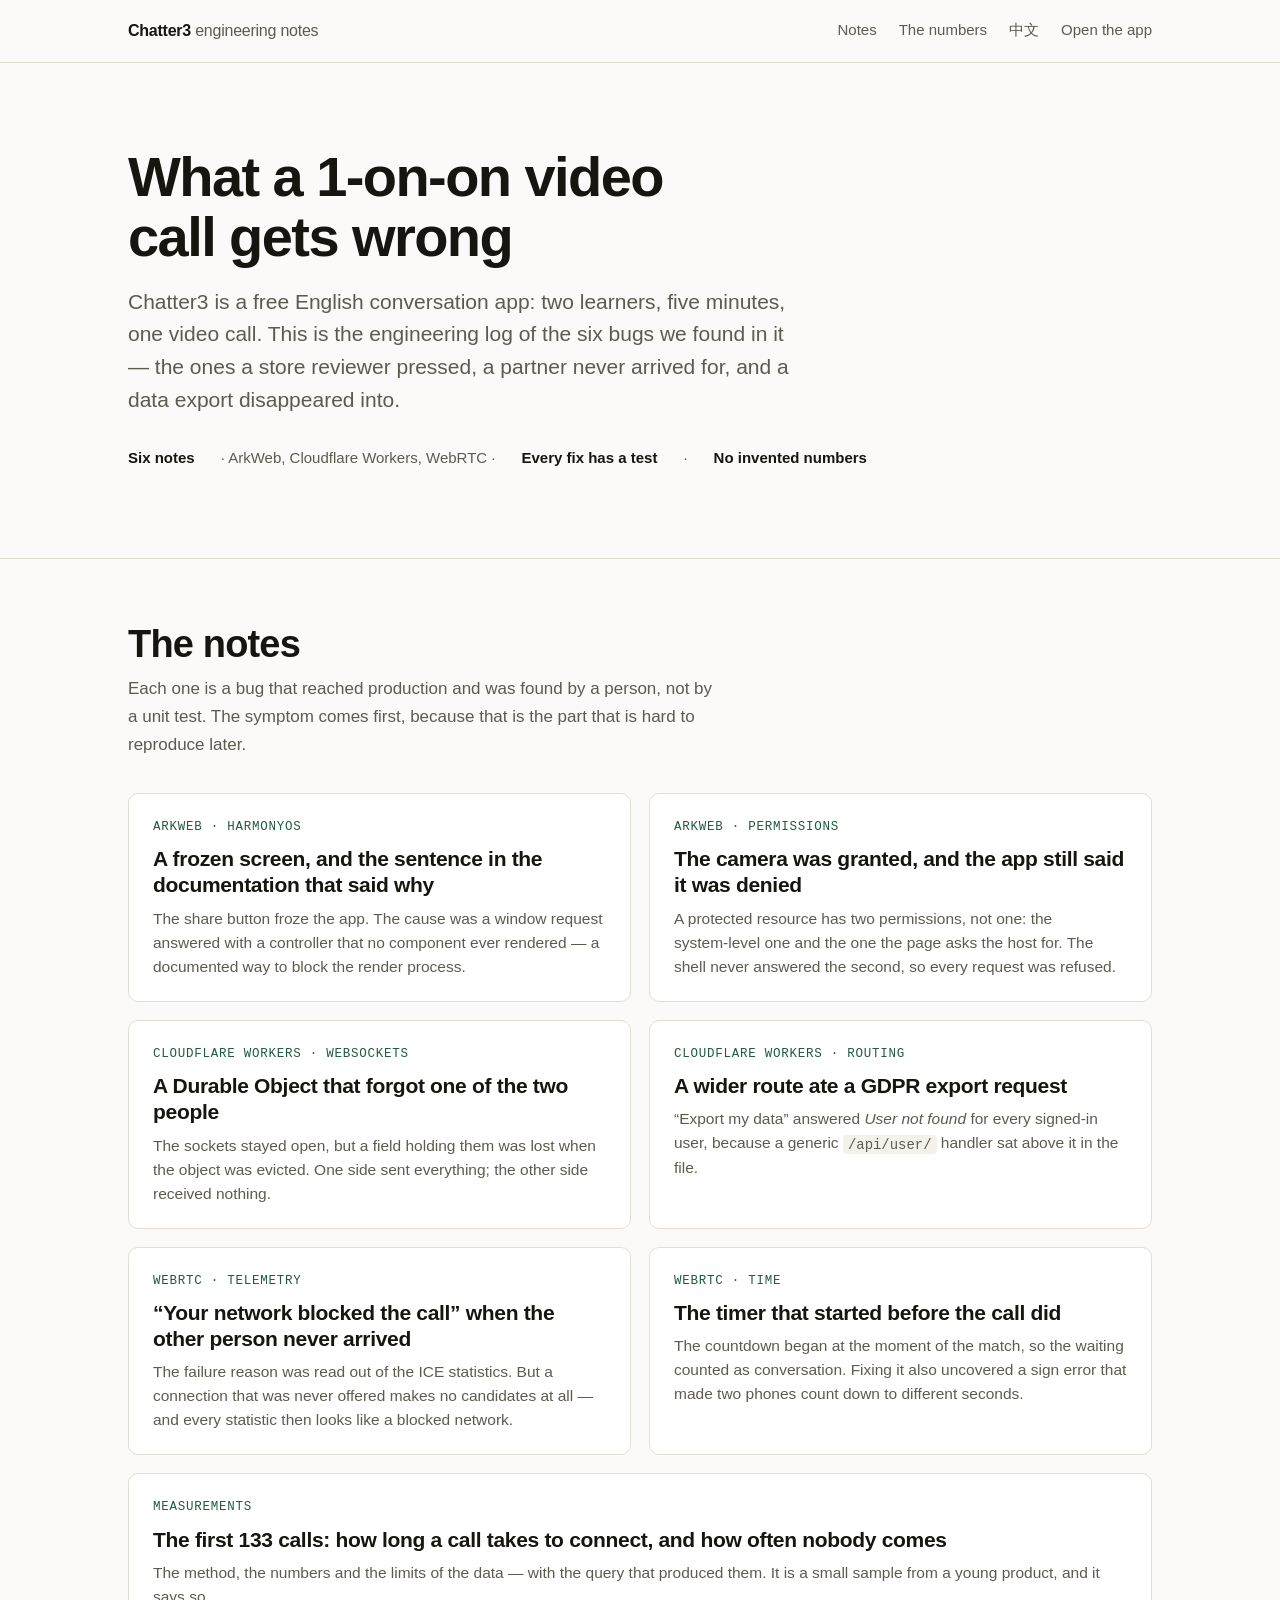
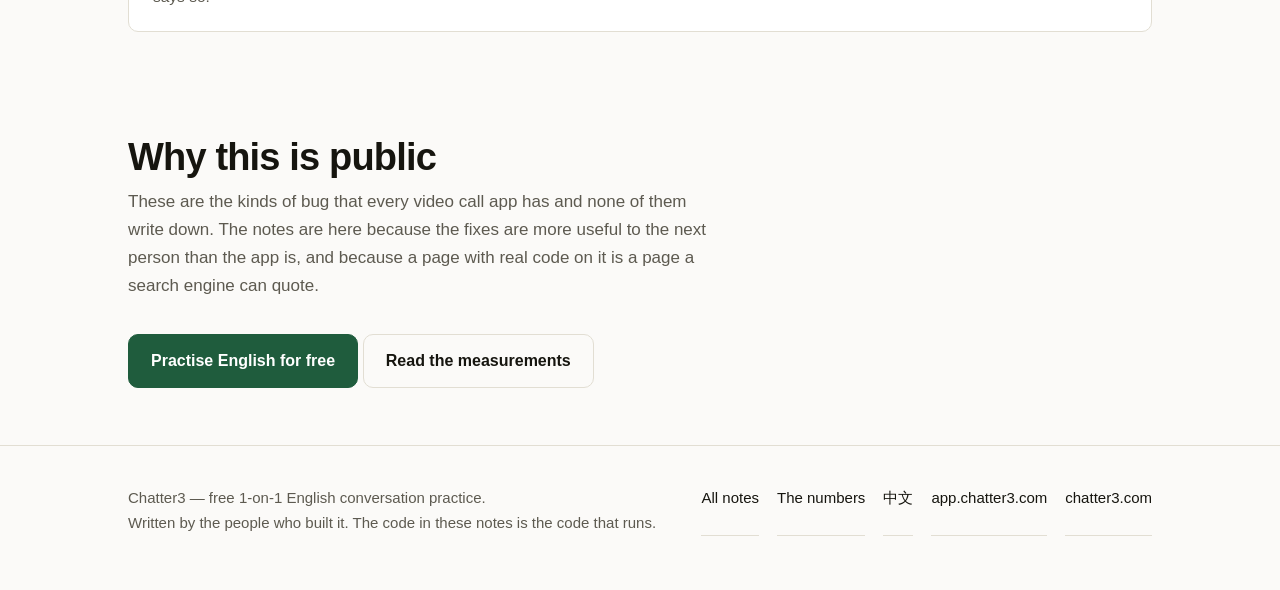
==== index.html @ bf2b6c98 "Publish the engineering notes of Chatter3 The address https://chatter3-lab.github.io was in the allo" ====
<!doctype html>
<html lang="en" data-type="software" data-radius="soft" data-buttons="solid">
<head>
<meta charset="utf-8">
<meta name="viewport" content="width=device-width, initial-scale=1">
<title>What a 1-on-1 video call gets wrong — Chatter3 engineering notes</title>
<meta name="description" content="The engineering log of Chatter3, a free English conversation app: six real bugs in ArkWeb, Cloudflare Workers and WebRTC, each with the symptom, the cause, the fix and the test that keeps it fixed.">
<meta name="site-kind" content="software">
<meta name="page-type" content="software">
<meta name="page-kind" content="notes">
<link rel="canonical" href="https://chatter3-lab.github.io/">
<meta property="og:title" content="What a 1-on-1 video call gets wrong">
<meta property="og:description" content="Six bugs from a free 1-on-1 video call app in production, with the code that fixed them.">
<meta property="og:type" content="website">
<meta property="og:url" content="https://chatter3-lab.github.io/">
<meta name="twitter:card" content="summary">
<meta name="theme-color" content="#fbfaf8">
<link rel="stylesheet" href="/style.css">
<link rel="icon" href="/favicon.svg" type="image/svg+xml">
</head>
<body>
<a class="skip" href="#main">Skip to the text</a>

<header class="site-head">
  <div class="wrap">
    <a class="brand" href="/">Chatter3 <span>engineering notes</span></a>
    <nav class="nav">
      <a href="/#notes">Notes</a>
      <a href="/data/">The numbers</a>
      <a class="secondary" href="/zh/">中文</a>
      <a class="secondary" href="https://app.chatter3.com">Open the app</a>
    </nav>
  </div>
</header>

<main id="main">
  <section class="hero">
    <div class="wrap">
      <h1 data-enter>What a 1-on&#8209;on video call gets wrong</h1>
      <p class="lede" data-enter>Chatter3 is a free English conversation app: two learners, five minutes, one video call. This is the engineering log of the six bugs we found in it — the ones a store reviewer pressed, a partner never arrived for, and a data export disappeared into.</p>
      <p class="meta" data-enter><b>Six notes</b> · ArkWeb, Cloudflare Workers, WebRTC · <b>Every fix has a test</b> · <b>No invented numbers</b></p>
    </div>
  </section>

  <section class="notes" id="notes">
    <div class="wrap">
      <h2>The notes</h2>
      <p class="section-note">Each one is a bug that reached production and was found by a person, not by a unit test. The symptom comes first, because that is the part that is hard to reproduce later.</p>

      <div class="note-grid">
        <a class="note-card" href="/arkweb-freeze/">
          <p class="kicker">ArkWeb · HarmonyOS</p>
          <h3>A frozen screen, and the sentence in the documentation that said why</h3>
          <p>The share button froze the app. The cause was a window request answered with a controller that no component ever rendered — a documented way to block the render process.</p>
        </a>

        <a class="note-card" href="/camera-permission/">
          <p class="kicker">ArkWeb · Permissions</p>
          <h3>The camera was granted, and the app still said it was denied</h3>
          <p>A protected resource has two permissions, not one: the system&#8209;level one and the one the page asks the host for. The shell never answered the second, so every request was refused.</p>
        </a>

        <a class="note-card" href="/durable-object-peer-loss/">
          <p class="kicker">Cloudflare Workers · WebSockets</p>
          <h3>A Durable Object that forgot one of the two people</h3>
          <p>The sockets stayed open, but a field holding them was lost when the object was evicted. One side sent everything; the other side received nothing.</p>
        </a>

        <a class="note-card" href="/route-order/">
          <p class="kicker">Cloudflare Workers · Routing</p>
          <h3>A wider route ate a GDPR export request</h3>
          <p>&#8220;Export my data&#8221; answered <em>User not found</em> for every signed&#8209;in user, because a generic <code>/api/user/<id></code> handler sat above it in the file.</p>
        </a>

        <a class="note-card" href="/peer-not-joined/">
          <p class="kicker">WebRTC · Telemetry</p>
          <h3>&#8220;Your network blocked the call&#8221; when the other person never arrived</h3>
          <p>The failure reason was read out of the ICE statistics. But a connection that was never offered makes no candidates at all — and every statistic then looks like a blocked network.</p>
        </a>

        <a class="note-card" href="/call-clock/">
          <p class="kicker">WebRTC · Time</p>
          <h3>The timer that started before the call did</h3>
          <p>The countdown began at the moment of the match, so the waiting counted as conversation. Fixing it also uncovered a sign error that made two phones count down to different seconds.</p>
        </a>

        <a class="note-card note-card--wide" href="/data/">
          <p class="kicker">Measurements</p>
          <h3>The first 133 calls: how long a call takes to connect, and how often nobody comes</h3>
          <p>The method, the numbers and the limits of the data — with the query that produced them. It is a small sample from a young product, and it says so.</p>
        </a>
      </div>
    </div>
  </section>

  <section class="notes">
    <div class="wrap">
      <h2>Why this is public</h2>
      <p class="section-note">These are the kinds of bug that every video call app has and none of them write down. The notes are here because the fixes are more useful to the next person than the app is, and because a page with real code on it is a page a search engine can quote.</p>
      <p><a class="btn" href="https://app.chatter3.com">Practise English for free</a> <a class="btn btn--quiet" href="/data/">Read the measurements</a></p>
    </div>
  </section>
</main>

<footer class="site-foot">
  <div class="wrap">
    <div>
      Chatter3 — free 1-on-1 English conversation practice.<br>
      Written by the people who built it. The code in these notes is the code that runs.
    </div>
    <div class="foot-links">
      <a href="/">All notes</a>
      <a href="/data/">The numbers</a>
      <a href="/zh/">中文</a>
      <a href="https://app.chatter3.com">app.chatter3.com</a>
      <a href="https://chatter3.com">chatter3.com</a>
    </div>
  </div>
</footer>

<script>
(function () {
  var els = document.querySelectorAll('[data-enter]');
  function show() { for (var i = 0; i < els.length; i++) { els[i].classList.add('in'); } }
  if (window.matchMedia && window.matchMedia('(prefers-reduced-motion: reduce)').matches) { show(); return; }
  requestAnimationFrame(function () { setTimeout(show, 60); });
})();
</script>
</body>
</html>
---- style.css ----
/* Chatter3 engineering notes — one stylesheet for every page.
   No external fonts, no CDN, no analytics: the notes have to be readable
   from a phone in mainland China, where Google Fonts is not reachable. */

:root {
  --bg: #fbfaf8;
  --ink: #16150f;
  --muted: #5d5a50;
  --line: #e2ded3;
  --surface: #ffffff;
  --code-bg: #f3f1ea;
  --accent: #1f5c3d;
  --accent-ink: #ffffff;
  --warn-bg: #fdf4e3;
  --warn-line: #e8d4a4;
  --radius: 10px;
  --wrap: 1080px;
  --measure: 68ch;
  --mono: ui-monospace, SFMono-Regular, "SF Mono", Menlo, Consolas, "Liberation Mono", monospace;
  --sans: -apple-system, BlinkMacSystemFont, "Segoe UI", Roboto, "Helvetica Neue", Arial,
    "Noto Sans SC", "PingFang SC", "Microsoft YaHei", sans-serif;
}

* { box-sizing: border-box; }

html { -webkit-text-size-adjust: 100%; scroll-behavior: smooth; }

body {
  margin: 0;
  background: var(--bg);
  color: var(--ink);
  font-family: var(--sans);
  font-size: 17px;
  line-height: 1.65;
  text-rendering: optimizeLegibility;
}

.wrap { max-width: var(--wrap); margin: 0 auto; padding: 0 28px; }
.wrap--narrow { max-width: 820px; }

/* ---------------------------------------------------------------- nav */
.site-head {
  border-bottom: 1px solid var(--line);
  background: rgba(251, 250, 248, 0.92);
  position: sticky;
  top: 0;
  z-index: 10;
  backdrop-filter: saturate(1.4) blur(8px);
}
.site-head .wrap {
  display: flex;
  align-items: center;
  justify-content: space-between;
  gap: 24px;
  min-height: 62px;
}
.brand {
  font-weight: 680;
  letter-spacing: -0.015em;
  text-decoration: none;
  color: var(--ink);
  font-size: 16px;
  white-space: nowrap;
}
.brand span { color: var(--muted); font-weight: 500; }
.nav { display: flex; gap: 22px; align-items: center; }
.nav a {
  color: var(--muted);
  text-decoration: none;
  font-size: 15px;
  padding: 4px 0;
  border-bottom: 1.5px solid transparent;
  transition: color 0.18s ease, border-color 0.18s ease;
}
.nav a:hover { color: var(--ink); border-bottom-color: var(--accent); }
@media (max-width: 720px) { .nav a.secondary { display: none; } }

/* --------------------------------------------------------------- hero */
.hero { padding: 84px 0 72px; border-bottom: 1px solid var(--line); }
.hero h1 {
  margin: 0 0 18px;
  font-size: clamp(34px, 5.2vw, 56px);
  line-height: 1.08;
  letter-spacing: -0.028em;
  font-weight: 680;
  max-width: 19ch;
}
.hero p.lede {
  margin: 0 0 30px;
  font-size: clamp(18px, 2.2vw, 21px);
  line-height: 1.55;
  color: var(--muted);
  max-width: 58ch;
}
.hero .meta { display: flex; flex-wrap: wrap; gap: 10px 26px; color: var(--muted); font-size: 15px; }
.hero .meta b { color: var(--ink); font-weight: 600; }

[data-enter] { opacity: 0; transform: translateY(12px); }
[data-enter].in { opacity: 1; transform: none; transition: opacity 0.55s ease, transform 0.55s ease; }

/* ------------------------------------------------------------ buttons */
.btn {
  display: inline-flex;
  align-items: center;
  gap: 8px;
  background: var(--accent);
  color: var(--accent-ink);
  text-decoration: none;
  font-weight: 600;
  font-size: 16px;
  padding: 13px 22px;
  border-radius: var(--radius);
  border: 1px solid var(--accent);
  transition: transform 0.16s ease, box-shadow 0.16s ease, background 0.16s ease;
}
.btn:hover { transform: translateY(-2px); box-shadow: 0 8px 20px -10px rgba(31, 92, 61, 0.7); }
.btn:active { transform: translateY(0); }
.btn--quiet { background: transparent; color: var(--ink); border-color: var(--line); }
.btn--quiet:hover { border-color: var(--accent); box-shadow: none; }

/* -------------------------------------------------------------- notes */
.notes { padding: 64px 0 40px; }
.notes > .wrap > h2, .page-head h1 { margin: 0 0 8px; font-size: clamp(28px, 3.6vw, 38px); letter-spacing: -0.022em; line-height: 1.15; font-weight: 660; }
.section-note { margin: 0 0 34px; color: var(--muted); max-width: 62ch; }
.note-grid { display: grid; grid-template-columns: repeat(2, 1fr); gap: 18px; }
@media (max-width: 720px) { .note-grid { grid-template-columns: 1fr; } }

.note-card {
  display: block;
  background: var(--surface);
  border: 1px solid var(--line);
  border-radius: var(--radius);
  padding: 24px 24px 22px;
  text-decoration: none;
  color: inherit;
  transition: transform 0.18s ease, border-color 0.18s ease, box-shadow 0.18s ease;
}
.note-card:hover { transform: translateY(-2px); border-color: #cfc9ba; box-shadow: 0 12px 28px -20px rgba(22, 21, 15, 0.5); }
.note-card--wide { grid-column: 1 / -1; }
.note-card .kicker {
  font-family: var(--mono);
  font-size: 12.5px;
  letter-spacing: 0.06em;
  text-transform: uppercase;
  color: var(--accent);
  margin: 0 0 9px;
}
.note-card h3 { margin: 0 0 8px; font-size: 21px; line-height: 1.25; letter-spacing: -0.015em; font-weight: 640; }
.note-card p { margin: 0; color: var(--muted); font-size: 15.5px; line-height: 1.55; }

/* ------------------------------------------------------------- article */
.page-head { padding: 56px 0 30px; border-bottom: 1px solid var(--line); }
.page-head .kicker {
  font-family: var(--mono);
  font-size: 12.5px;
  letter-spacing: 0.07em;
  text-transform: uppercase;
  color: var(--accent);
  margin: 0 0 14px;
}
.page-head .lede { margin: 14px 0 0; font-size: 19px; line-height: 1.55; color: var(--muted); max-width: 62ch; }
.page-head .meta { margin-top: 18px; color: var(--muted); font-size: 14.5px; }

article { padding: 40px 0 70px; }
article h2 {
  margin: 46px 0 14px;
  font-size: clamp(23px, 2.6vw, 29px);
  letter-spacing: -0.018em;
  line-height: 1.2;
  font-weight: 650;
}
article h3 { margin: 32px 0 10px; font-size: 19px; font-weight: 640; letter-spacing: -0.01em; }
article p, article ul, article ol { max-width: var(--measure); }
article p { margin: 0 0 18px; }
article ul, article ol { margin: 0 0 20px; padding-left: 22px; }
article li { margin-bottom: 8px; }
article a { color: var(--accent); text-underline-offset: 3px; text-decoration-thickness: 1.5px; }
article a:hover { text-decoration-color: var(--ink); }
article strong { font-weight: 640; }
article hr { border: 0; border-top: 1px solid var(--line); margin: 40px 0; }

pre {
  background: var(--code-bg);
  border: 1px solid var(--line);
  border-radius: var(--radius);
  padding: 16px 18px;
  overflow-x: auto;
  font-family: var(--mono);
  font-size: 13.5px;
  line-height: 1.6;
  margin: 0 0 22px;
  max-width: 100%;
}
pre code { font-family: inherit; }
code {
  font-family: var(--mono);
  font-size: 0.9em;
  background: var(--code-bg);
  padding: 0.12em 0.36em;
  border-radius: 4px;
}
pre code { background: none; padding: 0; }

blockquote {
  margin: 0 0 22px;
  padding: 14px 18px;
  border-left: 3px solid var(--accent);
  background: var(--warn-bg);
  border-radius: 0 var(--radius) var(--radius) 0;
  color: #4a4536;
  font-size: 16px;
}
blockquote p:last-child { margin-bottom: 0; }

.callout {
  border: 1px solid var(--warn-line);
  background: var(--warn-bg);
  border-radius: var(--radius);
  padding: 16px 18px;
  margin: 0 0 22px;
  font-size: 15.5px;
}
.callout p:last-child { margin-bottom: 0; }
.callout b { display: block; margin-bottom: 4px; }

table { width: 100%; border-collapse: collapse; margin: 0 0 24px; font-size: 15.5px; }
th, td { text-align: left; padding: 10px 12px; border-bottom: 1px solid var(--line); }
th { font-weight: 640; font-size: 13.5px; text-transform: uppercase; letter-spacing: 0.05em; color: var(--muted); }
td.num, th.num { text-align: right; font-variant-numeric: tabular-nums; font-family: var(--mono); }

figure { margin: 0 0 26px; }
figcaption { font-size: 14px; color: var(--muted); margin-top: 8px; }

/* -------------------------------------------------------------- table */
.stats { display: grid; grid-template-columns: repeat(4, 1fr); gap: 14px; margin: 0 0 34px; }
@media (max-width: 820px) { .stats { grid-template-columns: repeat(2, 1fr); } }
@media (max-width: 420px) { .stats { grid-template-columns: 1fr; } }
.stat {
  background: var(--surface);
  border: 1px solid var(--line);
  border-radius: var(--radius);
  padding: 18px 18px 16px;
}
.stat .v { font-size: 30px; font-weight: 660; letter-spacing: -0.02em; line-height: 1.1; font-variant-numeric: tabular-nums; }
.stat .k { font-size: 13.5px; color: var(--muted); margin-top: 6px; line-height: 1.4; }

/* ------------------------------------------------------------- footer */
.site-foot { border-top: 1px solid var(--line); padding: 40px 0 54px; color: var(--muted); font-size: 15px; }
.site-foot .wrap { display: flex; flex-wrap: wrap; gap: 16px 40px; justify-content: space-between; }
.site-foot a { color: var(--ink); text-decoration: none; border-bottom: 1px solid var(--line); }
.site-foot a:hover { border-bottom-color: var(--accent); color: var(--accent); }
.foot-links { display: flex; flex-wrap: wrap; gap: 18px; }

.skip {
  position: absolute;
  left: -9999px;
  top: 0;
  background: var(--ink);
  color: #fff;
  padding: 10px 16px;
  z-index: 50;
  border-radius: 0 0 var(--radius) 0;
}
.skip:focus { left: 0; }

:focus-visible { outline: 2px solid var(--accent); outline-offset: 2px; }

@media (prefers-reduced-motion: reduce) {
  * { animation-duration: 0.001ms !important; transition-duration: 0.001ms !important; }
  [data-enter] { opacity: 1; transform: none; }
}
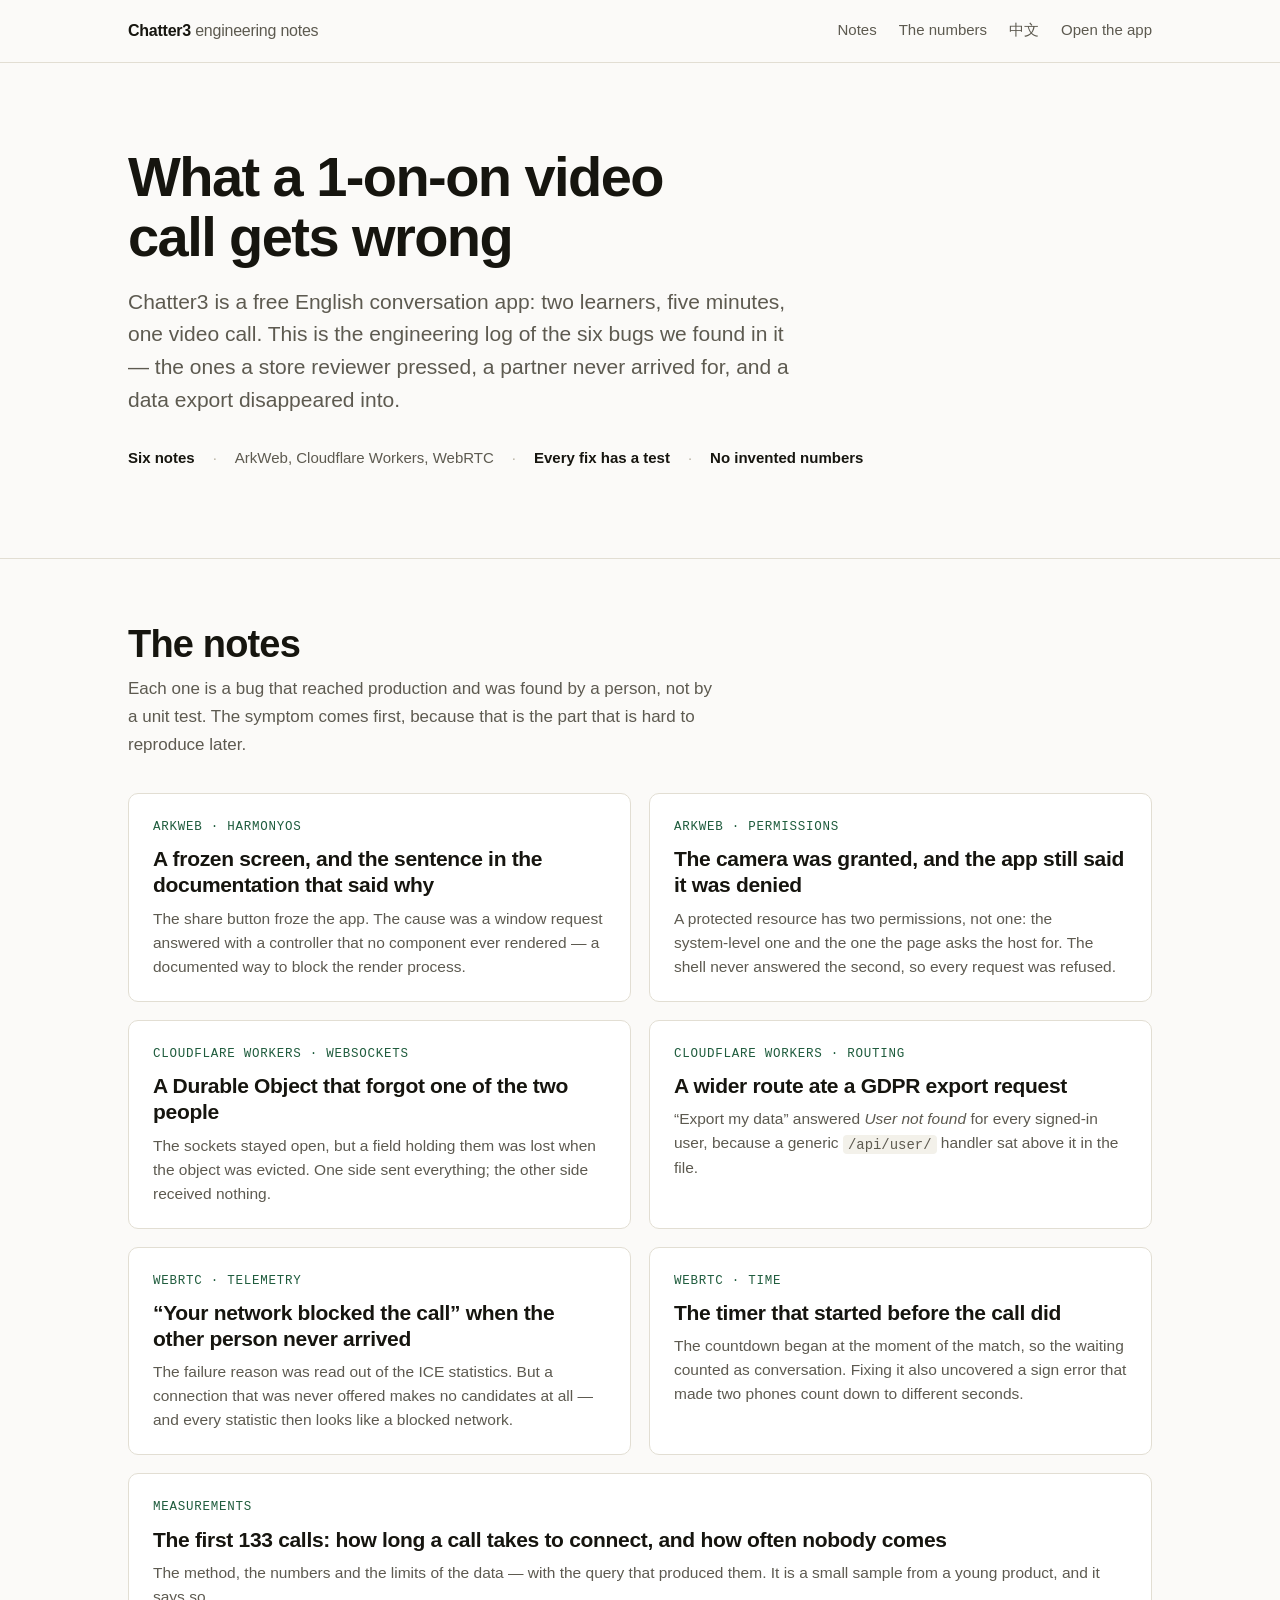
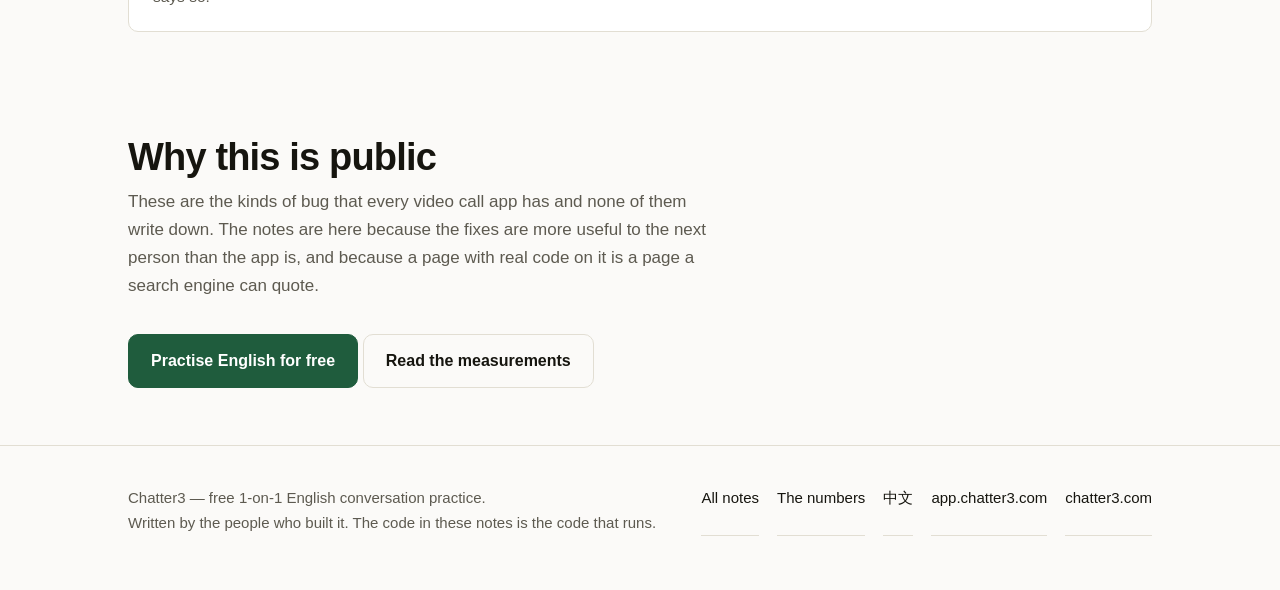
==== commit 7993bf1c: "fix(pages): the nav and the line under the headline fit a narrow phone" ====
--- a/index.html
+++ b/index.html
@@ -17,6 +17,7 @@
 <meta name="theme-color" content="#fbfaf8">
 <link rel="stylesheet" href="/style.css">
 <link rel="icon" href="/favicon.svg" type="image/svg+xml">
+<script>document.documentElement.className += ' js';</script>
 </head>
 <body>
 <a class="skip" href="#main">Skip to the text</a>
@@ -38,7 +39,7 @@
     <div class="wrap">
       <h1 data-enter>What a 1-on&#8209;on video call gets wrong</h1>
       <p class="lede" data-enter>Chatter3 is a free English conversation app: two learners, five minutes, one video call. This is the engineering log of the six bugs we found in it — the ones a store reviewer pressed, a partner never arrived for, and a data export disappeared into.</p>
-      <p class="meta" data-enter><b>Six notes</b> · ArkWeb, Cloudflare Workers, WebRTC · <b>Every fix has a test</b> · <b>No invented numbers</b></p>
+      <p class="meta" data-enter><span><b>Six notes</b></span><span>ArkWeb, Cloudflare Workers, WebRTC</span><span><b>Every fix has a test</b></span><span><b>No invented numbers</b></span></p>
     </div>
   </section>
 
--- a/style.css
+++ b/style.css
@@ -69,11 +69,12 @@
   text-decoration: none;
   font-size: 15px;
   padding: 4px 0;
+  white-space: nowrap;
   border-bottom: 1.5px solid transparent;
   transition: color 0.18s ease, border-color 0.18s ease;
 }
 .nav a:hover { color: var(--ink); border-bottom-color: var(--accent); }
-@media (max-width: 720px) { .nav a.secondary { display: none; } }
+@media (max-width: 720px) { .nav a.secondary { display: none; } .nav { gap: 16px; } .nav a { font-size: 14px; } }
 
 /* --------------------------------------------------------------- hero */
 .hero { padding: 84px 0 72px; border-bottom: 1px solid var(--line); }
@@ -92,11 +93,16 @@
   color: var(--muted);
   max-width: 58ch;
 }
-.hero .meta { display: flex; flex-wrap: wrap; gap: 10px 26px; color: var(--muted); font-size: 15px; }
+.hero .meta { display: flex; flex-wrap: wrap; gap: 6px 18px; color: var(--muted); font-size: 15px; }
 .hero .meta b { color: var(--ink); font-weight: 600; }
-
-[data-enter] { opacity: 0; transform: translateY(12px); }
-[data-enter].in { opacity: 1; transform: none; transition: opacity 0.55s ease, transform 0.55s ease; }
+.hero .meta span:not(:last-child)::after { content: "·"; margin-left: 18px; color: #b9b3a4; }
+
+/* The hero enters once, but only when the browser can run the script that
+   animates it. The text is never faded and never invisible: it settles
+   into place, so a crawler, a printer and a screenshot all read the same
+   page as the reader does. */
+.js [data-enter] { transform: translateY(12px); }
+.js [data-enter].in { transform: none; transition: transform 0.5s ease; }
 
 /* ------------------------------------------------------------ buttons */
 .btn {
@@ -267,5 +273,5 @@
 
 @media (prefers-reduced-motion: reduce) {
   * { animation-duration: 0.001ms !important; transition-duration: 0.001ms !important; }
-  [data-enter] { opacity: 1; transform: none; }
-}
+  .js [data-enter] { transform: none; }
+}
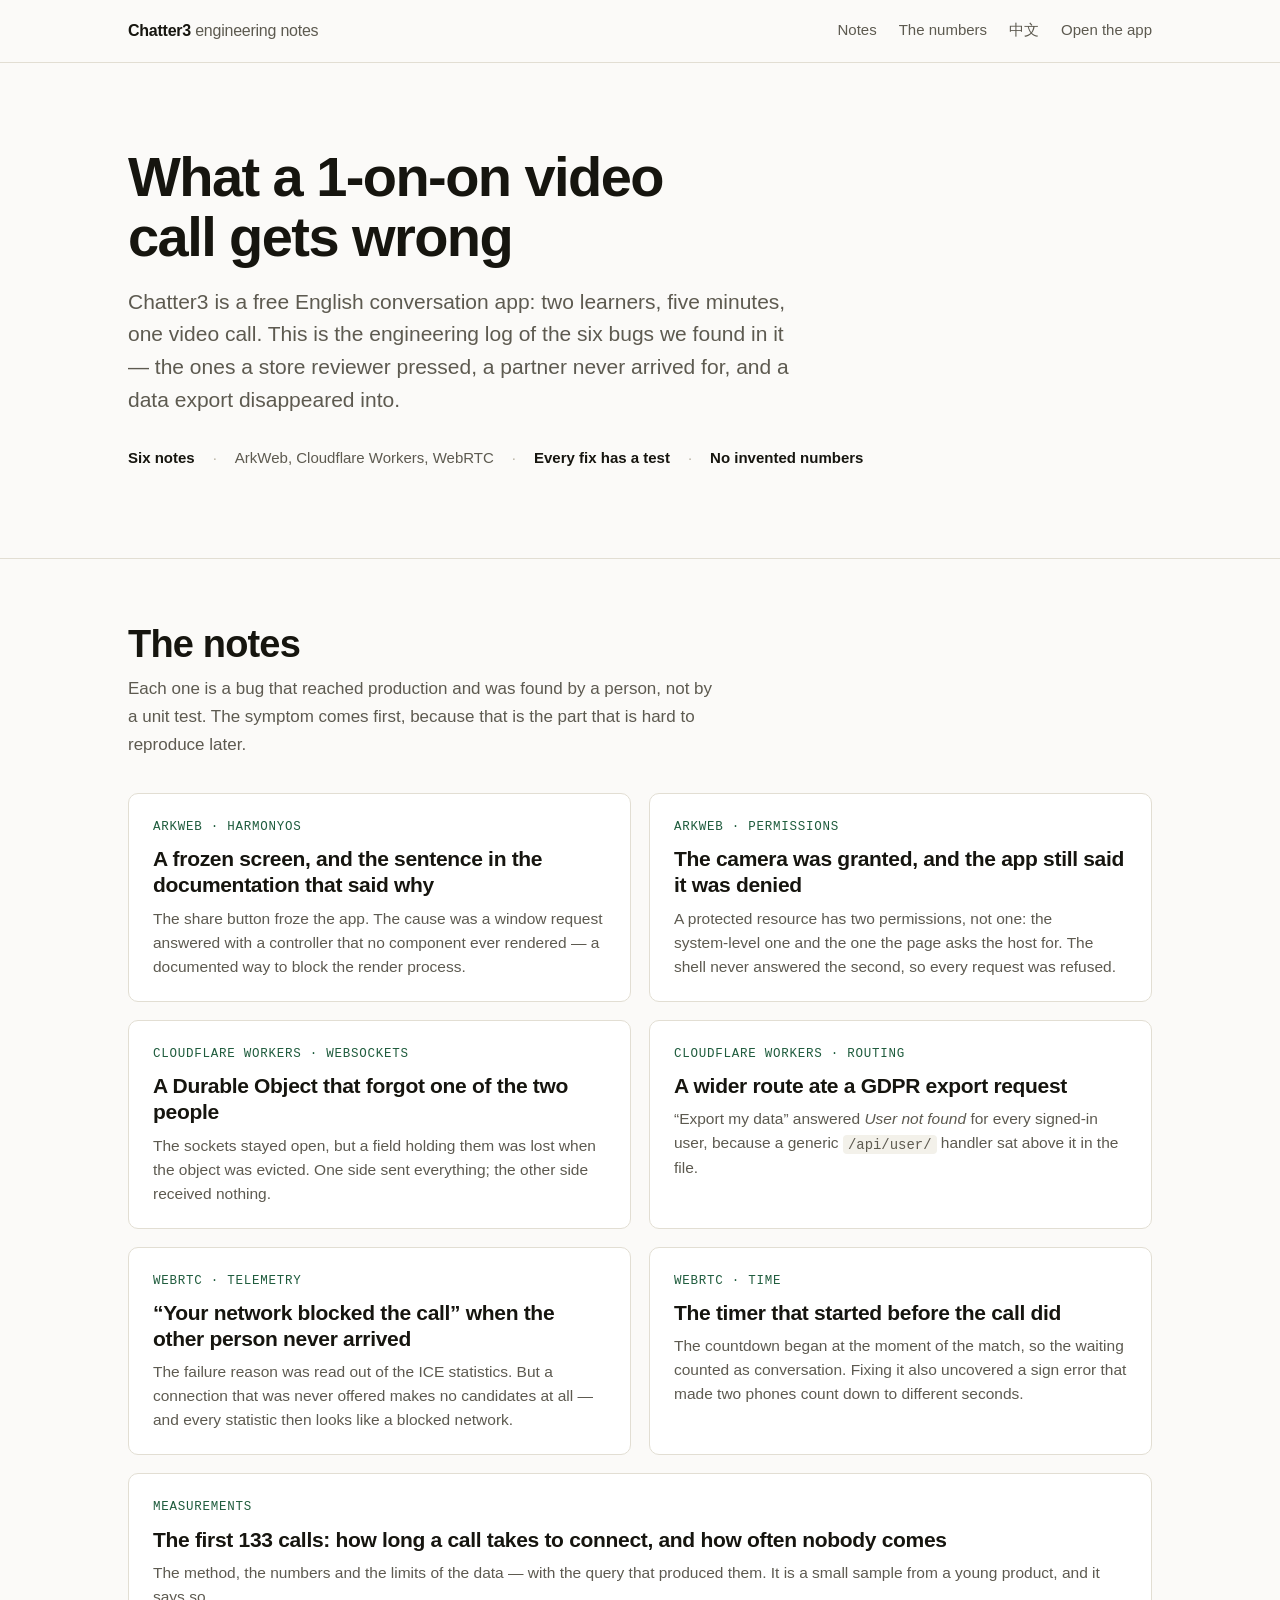
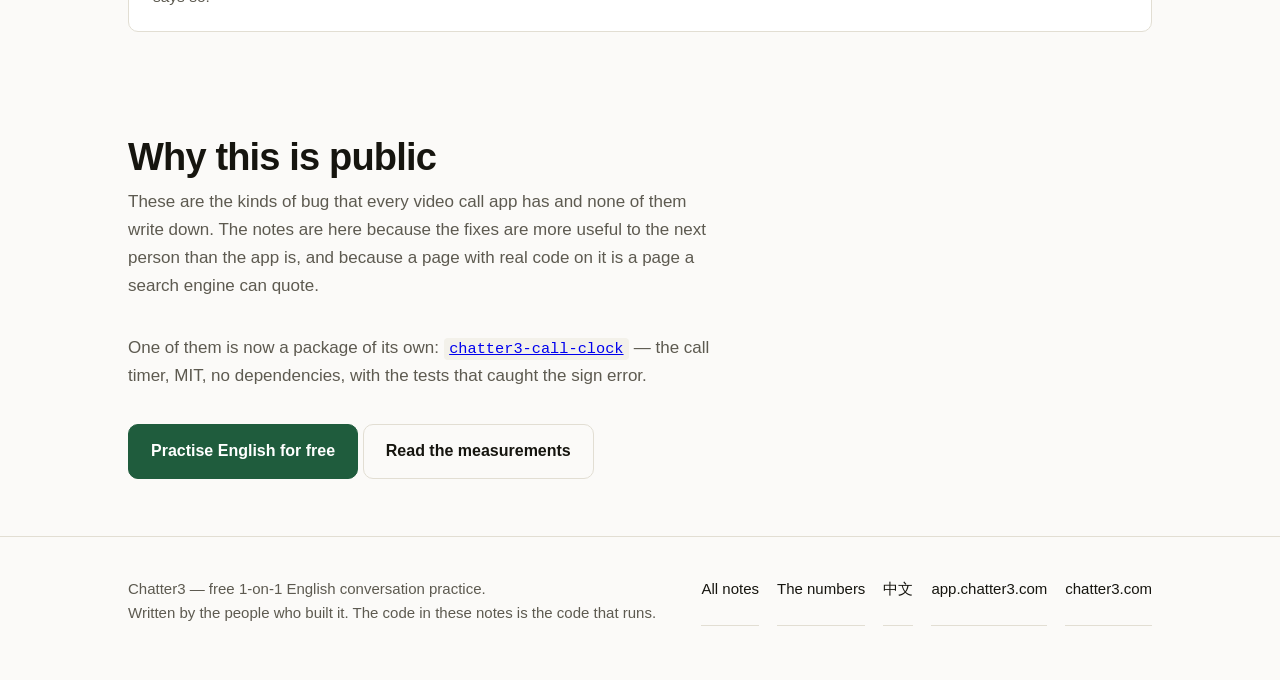
==== commit 4ce0ae9a: "feat(seo): the call clock is open source, and the notes point at it The clock of the call is publish" ====
--- a/index.html
+++ b/index.html
@@ -98,6 +98,7 @@
     <div class="wrap">
       <h2>Why this is public</h2>
       <p class="section-note">These are the kinds of bug that every video call app has and none of them write down. The notes are here because the fixes are more useful to the next person than the app is, and because a page with real code on it is a page a search engine can quote.</p>
+      <p class="section-note">One of them is now a package of its own: <a href="https://github.com/chatter3-lab/chatter3-call-clock"><code>chatter3-call-clock</code></a> — the call timer, MIT, no dependencies, with the tests that caught the sign error.</p>
       <p><a class="btn" href="https://app.chatter3.com">Practise English for free</a> <a class="btn btn--quiet" href="/data/">Read the measurements</a></p>
     </div>
   </section>
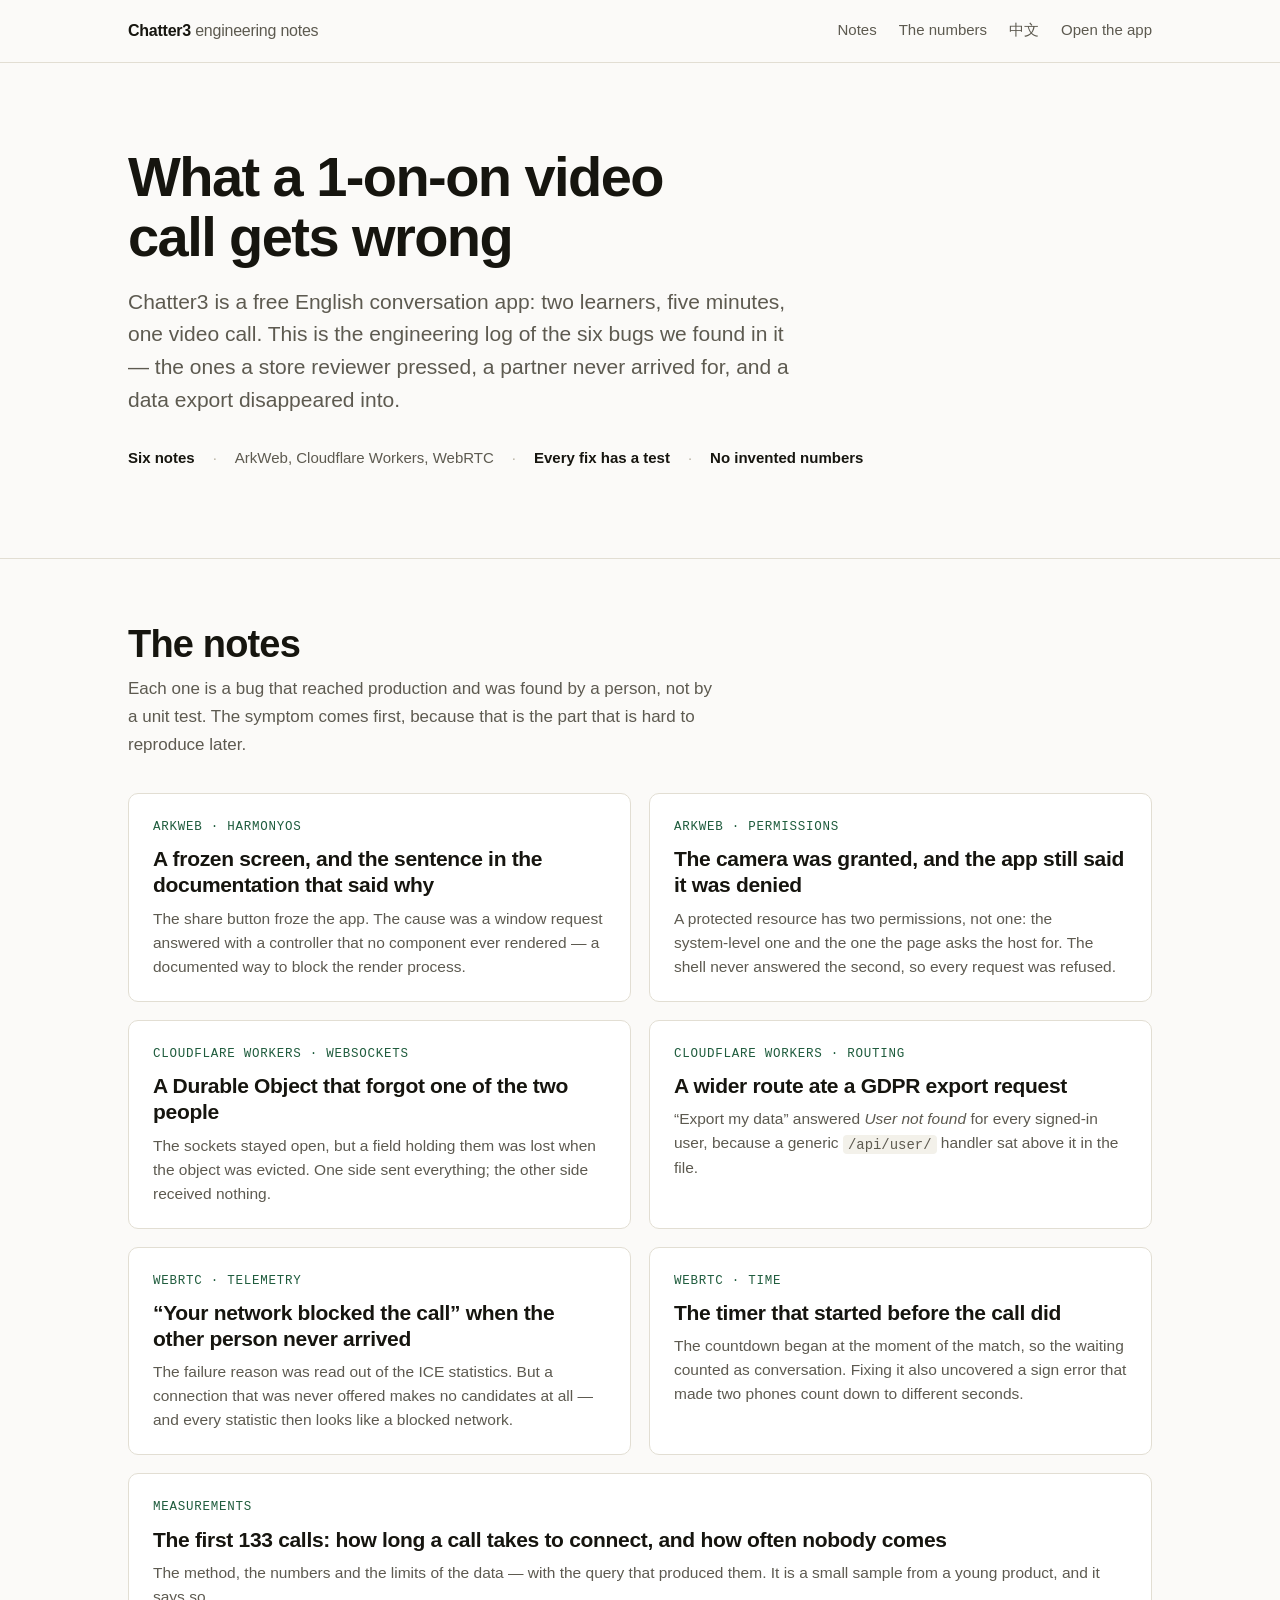
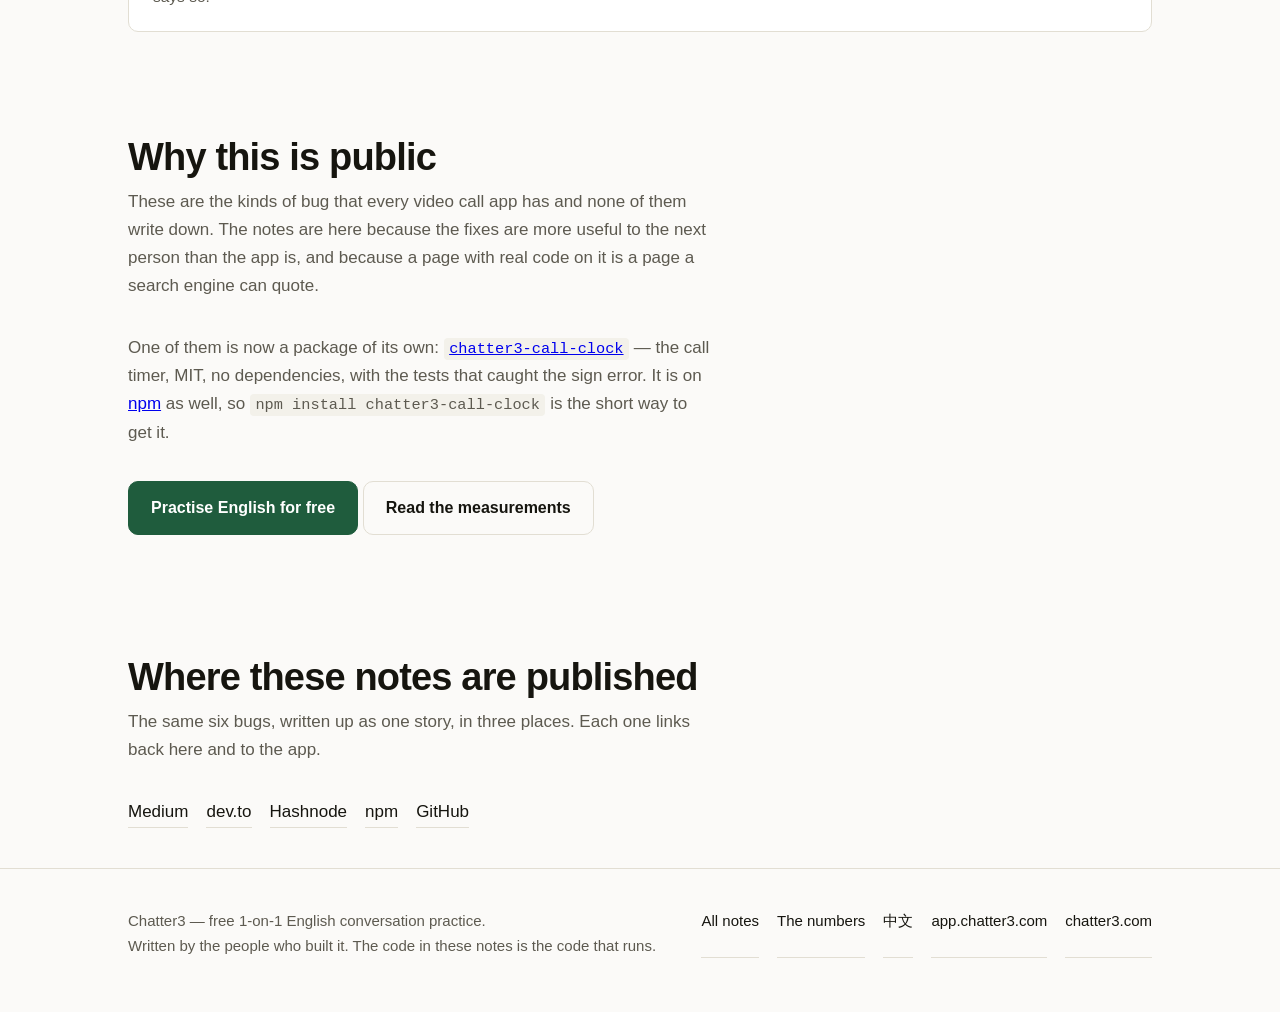
==== commit 9b9d32d3: "feat(seo): the notes point at every place they are published The story is now in five places, and th" ====
--- a/index.html
+++ b/index.html
@@ -98,8 +98,22 @@
     <div class="wrap">
       <h2>Why this is public</h2>
       <p class="section-note">These are the kinds of bug that every video call app has and none of them write down. The notes are here because the fixes are more useful to the next person than the app is, and because a page with real code on it is a page a search engine can quote.</p>
-      <p class="section-note">One of them is now a package of its own: <a href="https://github.com/chatter3-lab/chatter3-call-clock"><code>chatter3-call-clock</code></a> — the call timer, MIT, no dependencies, with the tests that caught the sign error.</p>
+      <p class="section-note">One of them is now a package of its own: <a href="https://github.com/chatter3-lab/chatter3-call-clock"><code>chatter3-call-clock</code></a> — the call timer, MIT, no dependencies, with the tests that caught the sign error. It is on <a href="https://www.npmjs.com/package/chatter3-call-clock">npm</a> as well, so <code>npm install chatter3-call-clock</code> is the short way to get it.</p>
       <p><a class="btn" href="https://app.chatter3.com">Practise English for free</a> <a class="btn btn--quiet" href="/data/">Read the measurements</a></p>
+    </div>
+  </section>
+
+  <section class="notes">
+    <div class="wrap">
+      <h2>Where these notes are published</h2>
+      <p class="section-note">The same six bugs, written up as one story, in three places. Each one links back here and to the app.</p>
+      <p class="pub-links">
+        <a href="https://medium.com/@chatter3_lab/six-production-bugs-in-a-webrtc-app-with-the-tests-that-keep-them-fixed-aef40ace1c3a">Medium</a>
+        <a href="https://dev.to/chatter3_lab/six-production-bugs-in-a-webrtc-app-with-the-tests-that-keep-them-fixed-25oj">dev.to</a>
+        <a href="https://hashnode.com/posts/six-production-bugs-in-a-webrtc-app-with-the-tests-that-keep-them-fixed/6afd4846d442bab38e0895c0">Hashnode</a>
+        <a href="https://www.npmjs.com/package/chatter3-call-clock">npm</a>
+        <a href="https://github.com/chatter3-lab/chatter3-call-clock">GitHub</a>
+      </p>
     </div>
   </section>
 </main>
--- a/style.css
+++ b/style.css
@@ -257,6 +257,16 @@
 .site-foot a:hover { border-bottom-color: var(--accent); color: var(--accent); }
 .foot-links { display: flex; flex-wrap: wrap; gap: 18px; }
 
+/* Where the notes are published: a row of quiet links. */
+.pub-links { display: flex; flex-wrap: wrap; gap: 10px 18px; margin: 0; }
+.pub-links a {
+  color: var(--ink);
+  text-decoration: none;
+  border-bottom: 1px solid var(--line);
+  padding-bottom: 1px;
+}
+.pub-links a:hover { border-bottom-color: var(--accent); color: var(--accent); }
+
 .skip {
   position: absolute;
   left: -9999px;
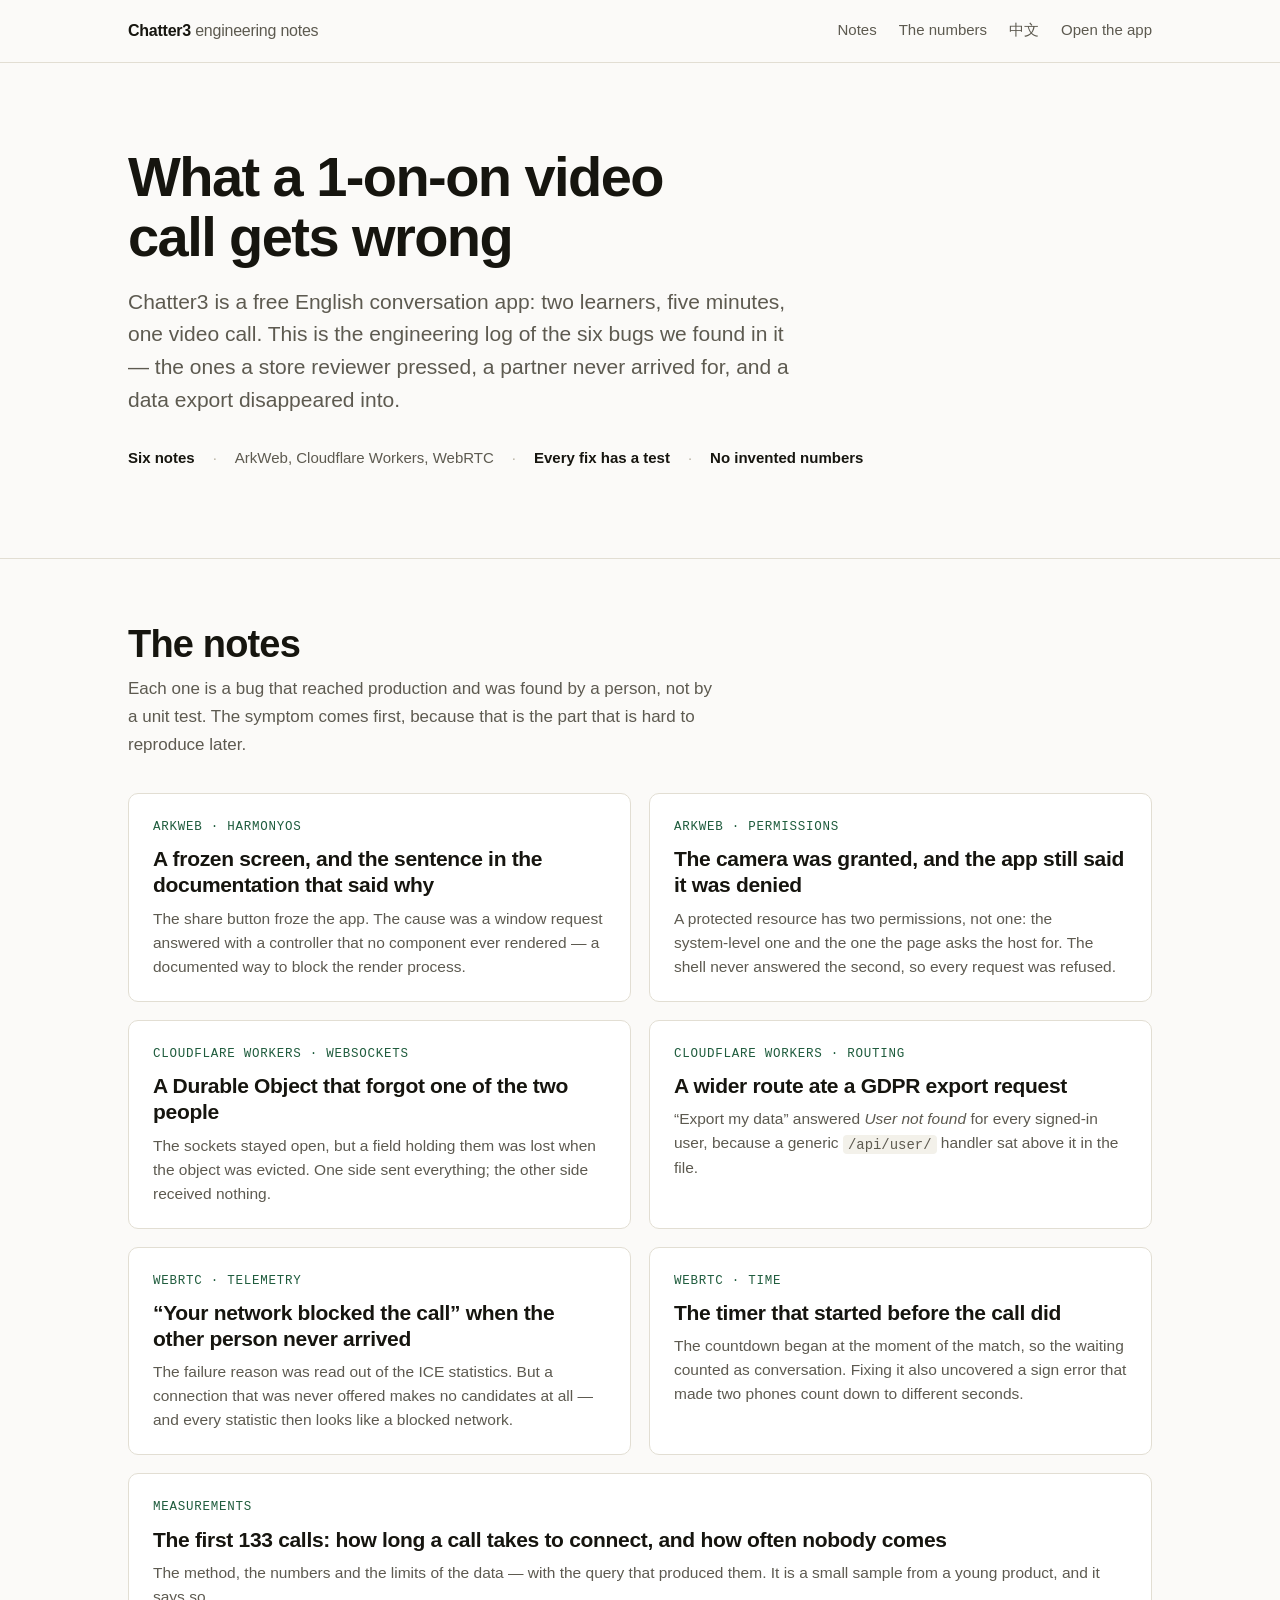
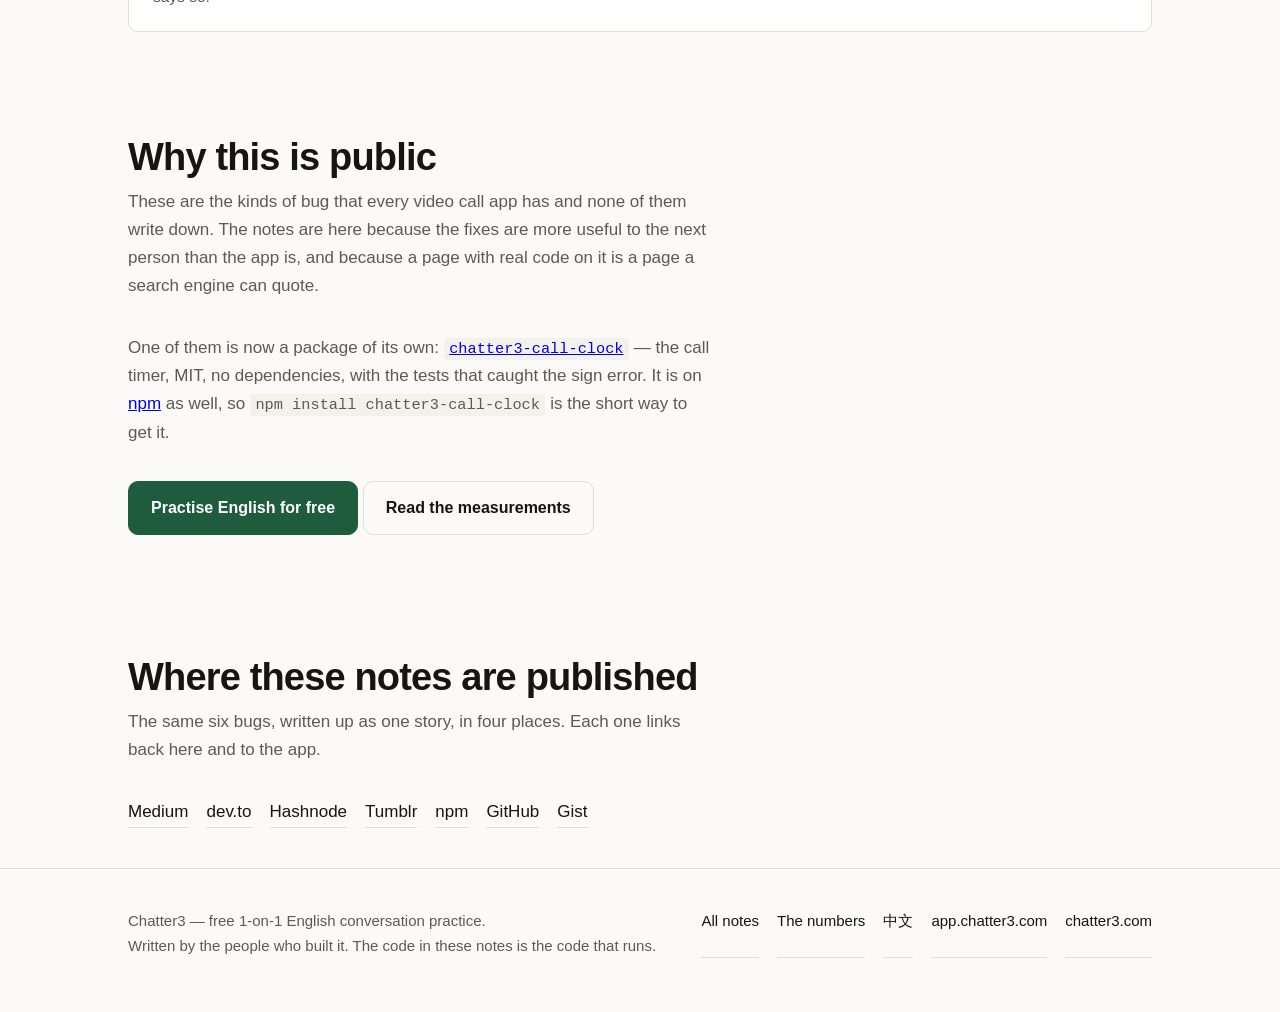
==== commit f7aca2f5: "feat(seo): the notes point at Tumblr and at the gist as well Tumblr is a live blog now - @chatter3-l" ====
--- a/index.html
+++ b/index.html
@@ -106,13 +106,15 @@
   <section class="notes">
     <div class="wrap">
       <h2>Where these notes are published</h2>
-      <p class="section-note">The same six bugs, written up as one story, in three places. Each one links back here and to the app.</p>
+      <p class="section-note">The same six bugs, written up as one story, in four places. Each one links back here and to the app.</p>
       <p class="pub-links">
         <a href="https://medium.com/@chatter3_lab/six-production-bugs-in-a-webrtc-app-with-the-tests-that-keep-them-fixed-aef40ace1c3a">Medium</a>
         <a href="https://dev.to/chatter3_lab/six-production-bugs-in-a-webrtc-app-with-the-tests-that-keep-them-fixed-25oj">dev.to</a>
         <a href="https://hashnode.com/posts/six-production-bugs-in-a-webrtc-app-with-the-tests-that-keep-them-fixed/6afd4846d442bab38e0895c0">Hashnode</a>
+        <a href="https://www.tumblr.com/chatter3-lab">Tumblr</a>
         <a href="https://www.npmjs.com/package/chatter3-call-clock">npm</a>
         <a href="https://github.com/chatter3-lab/chatter3-call-clock">GitHub</a>
+        <a href="https://gist.github.com/rkj-c3/0881f4837f5694165c9cd8d26cff5bd1">Gist</a>
       </p>
     </div>
   </section>
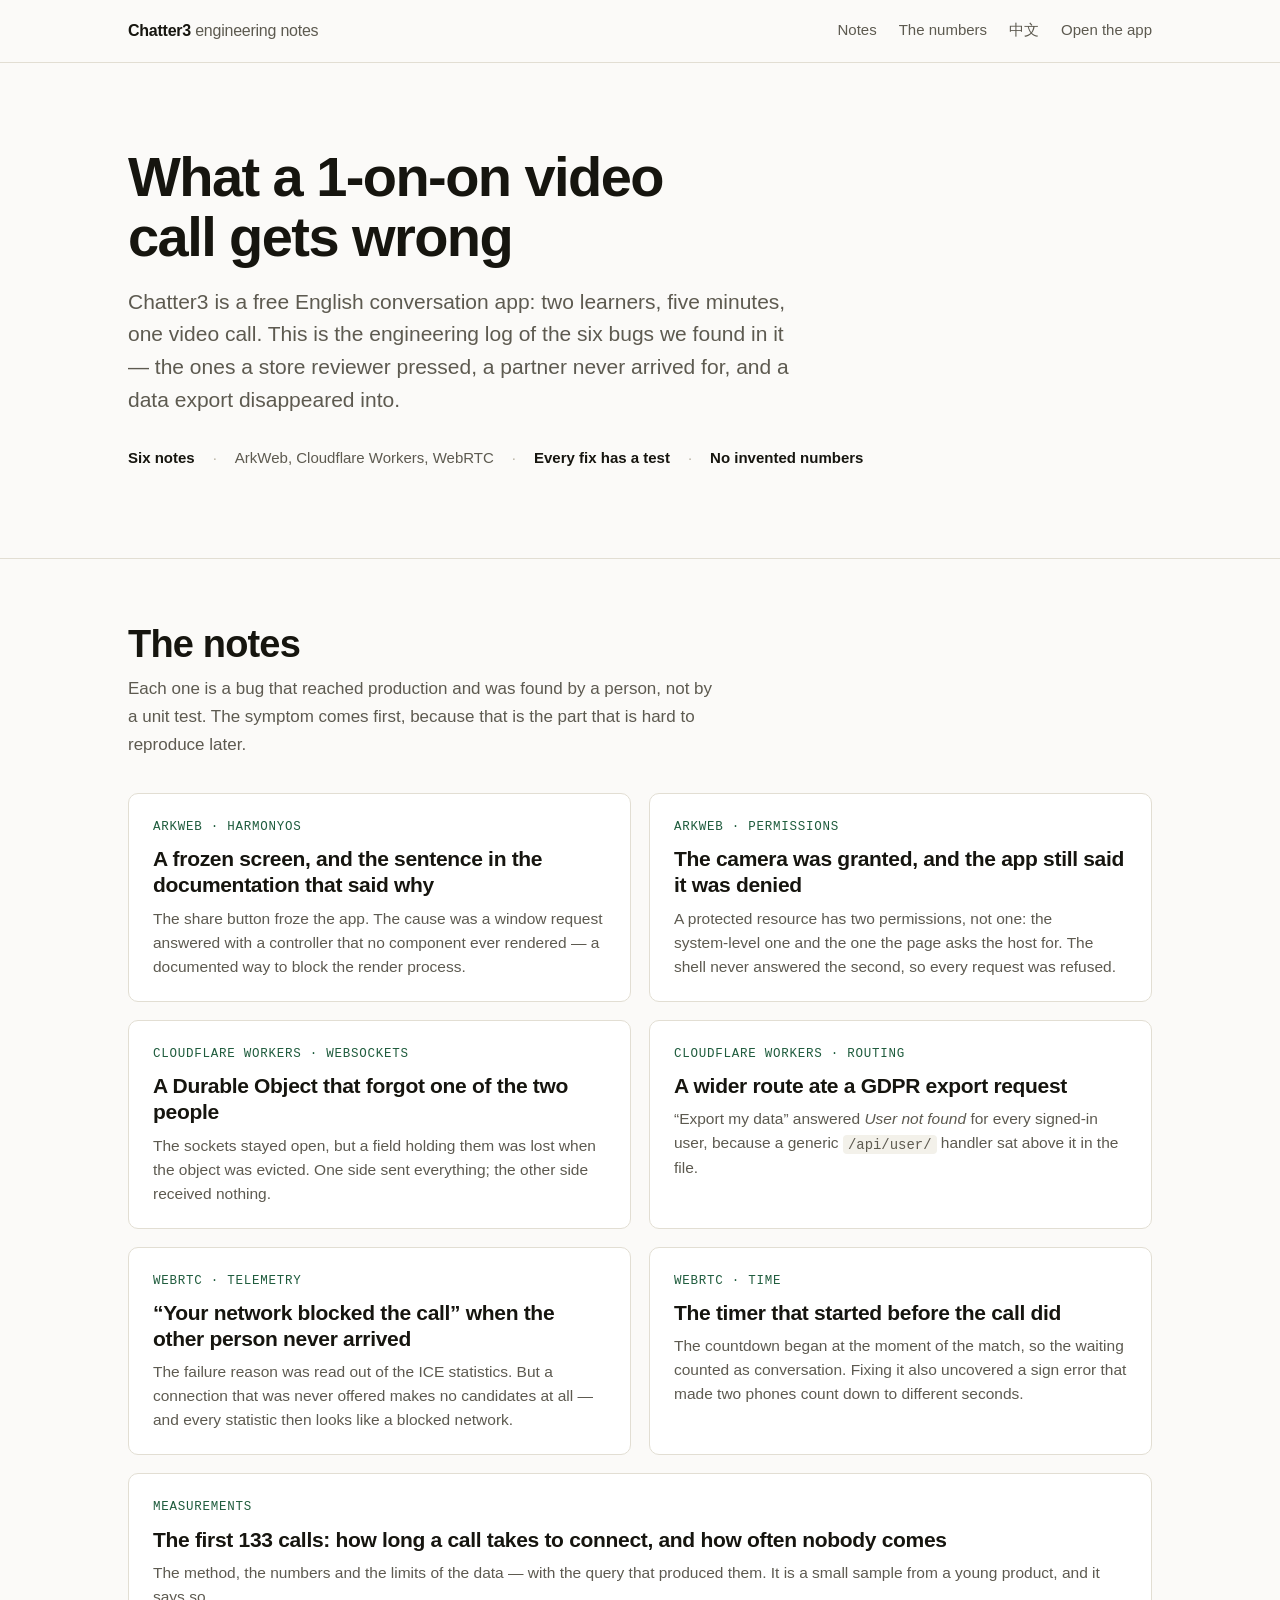
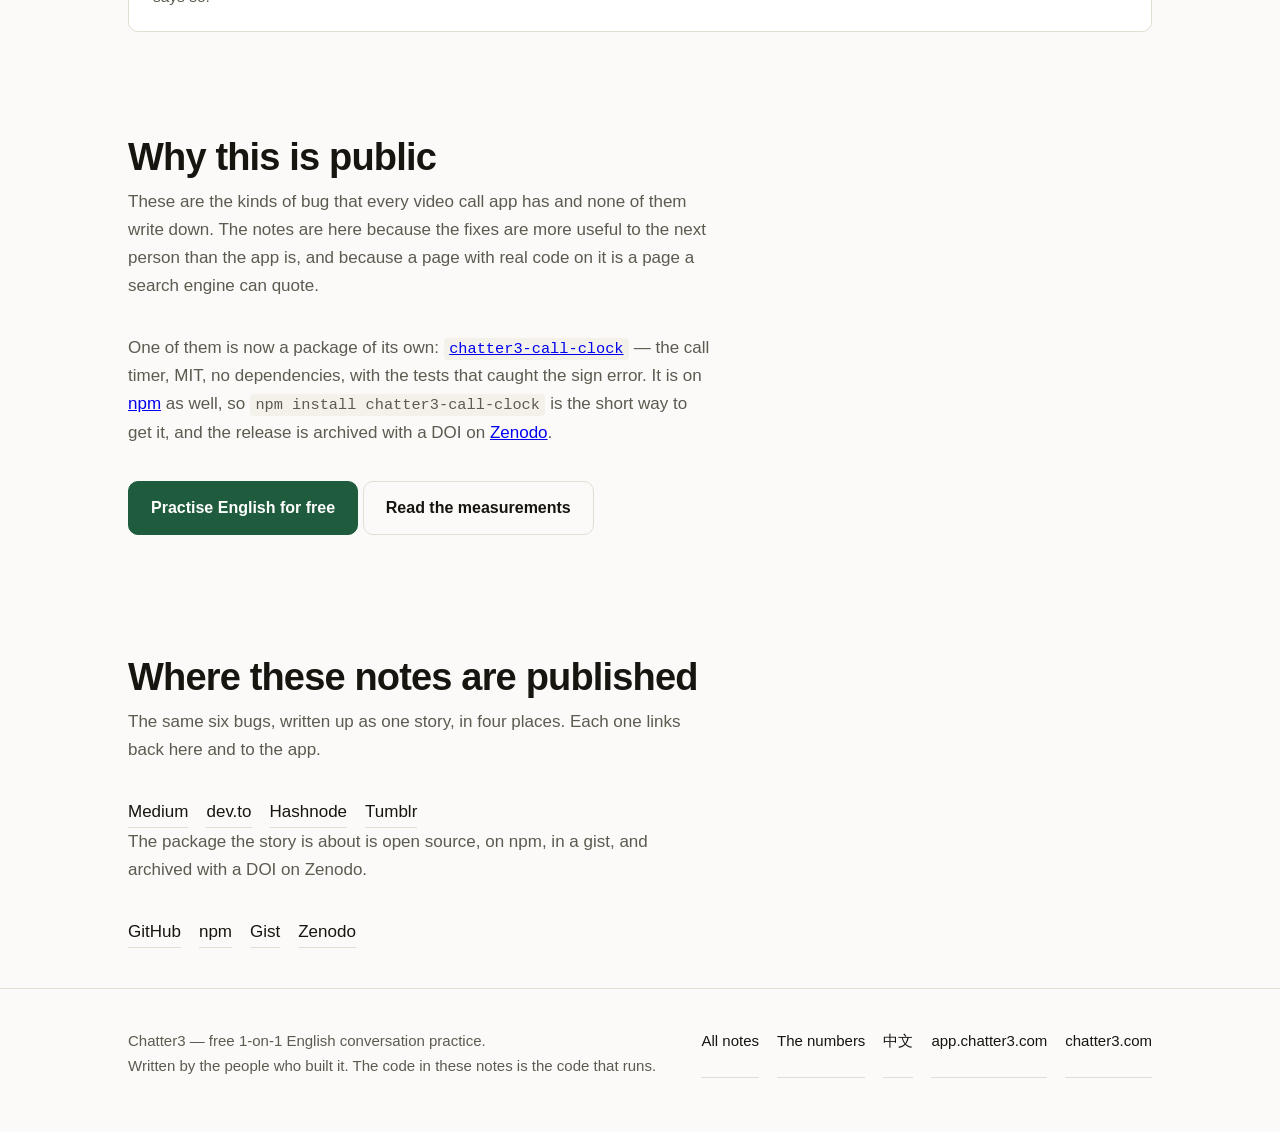
==== commit bce75b98: "feat(seo): the release is archived on Zenodo, and the notes point at it The 1.0.0 tarball of chatter" ====
--- a/index.html
+++ b/index.html
@@ -98,7 +98,7 @@
     <div class="wrap">
       <h2>Why this is public</h2>
       <p class="section-note">These are the kinds of bug that every video call app has and none of them write down. The notes are here because the fixes are more useful to the next person than the app is, and because a page with real code on it is a page a search engine can quote.</p>
-      <p class="section-note">One of them is now a package of its own: <a href="https://github.com/chatter3-lab/chatter3-call-clock"><code>chatter3-call-clock</code></a> — the call timer, MIT, no dependencies, with the tests that caught the sign error. It is on <a href="https://www.npmjs.com/package/chatter3-call-clock">npm</a> as well, so <code>npm install chatter3-call-clock</code> is the short way to get it.</p>
+      <p class="section-note">One of them is now a package of its own: <a href="https://github.com/chatter3-lab/chatter3-call-clock"><code>chatter3-call-clock</code></a> — the call timer, MIT, no dependencies, with the tests that caught the sign error. It is on <a href="https://www.npmjs.com/package/chatter3-call-clock">npm</a> as well, so <code>npm install chatter3-call-clock</code> is the short way to get it, and the release is archived with a DOI on <a href="https://zenodo.org/records/24357991">Zenodo</a>.</p>
       <p><a class="btn" href="https://app.chatter3.com">Practise English for free</a> <a class="btn btn--quiet" href="/data/">Read the measurements</a></p>
     </div>
   </section>
@@ -112,9 +112,13 @@
         <a href="https://dev.to/chatter3_lab/six-production-bugs-in-a-webrtc-app-with-the-tests-that-keep-them-fixed-25oj">dev.to</a>
         <a href="https://hashnode.com/posts/six-production-bugs-in-a-webrtc-app-with-the-tests-that-keep-them-fixed/6afd4846d442bab38e0895c0">Hashnode</a>
         <a href="https://www.tumblr.com/chatter3-lab">Tumblr</a>
+      </p>
+      <p class="section-note">The package the story is about is open source, on npm, in a gist, and archived with a DOI on Zenodo.</p>
+      <p class="pub-links">
+        <a href="https://github.com/chatter3-lab/chatter3-call-clock">GitHub</a>
         <a href="https://www.npmjs.com/package/chatter3-call-clock">npm</a>
-        <a href="https://github.com/chatter3-lab/chatter3-call-clock">GitHub</a>
         <a href="https://gist.github.com/rkj-c3/0881f4837f5694165c9cd8d26cff5bd1">Gist</a>
+        <a href="https://zenodo.org/records/24357991">Zenodo</a>
       </p>
     </div>
   </section>
